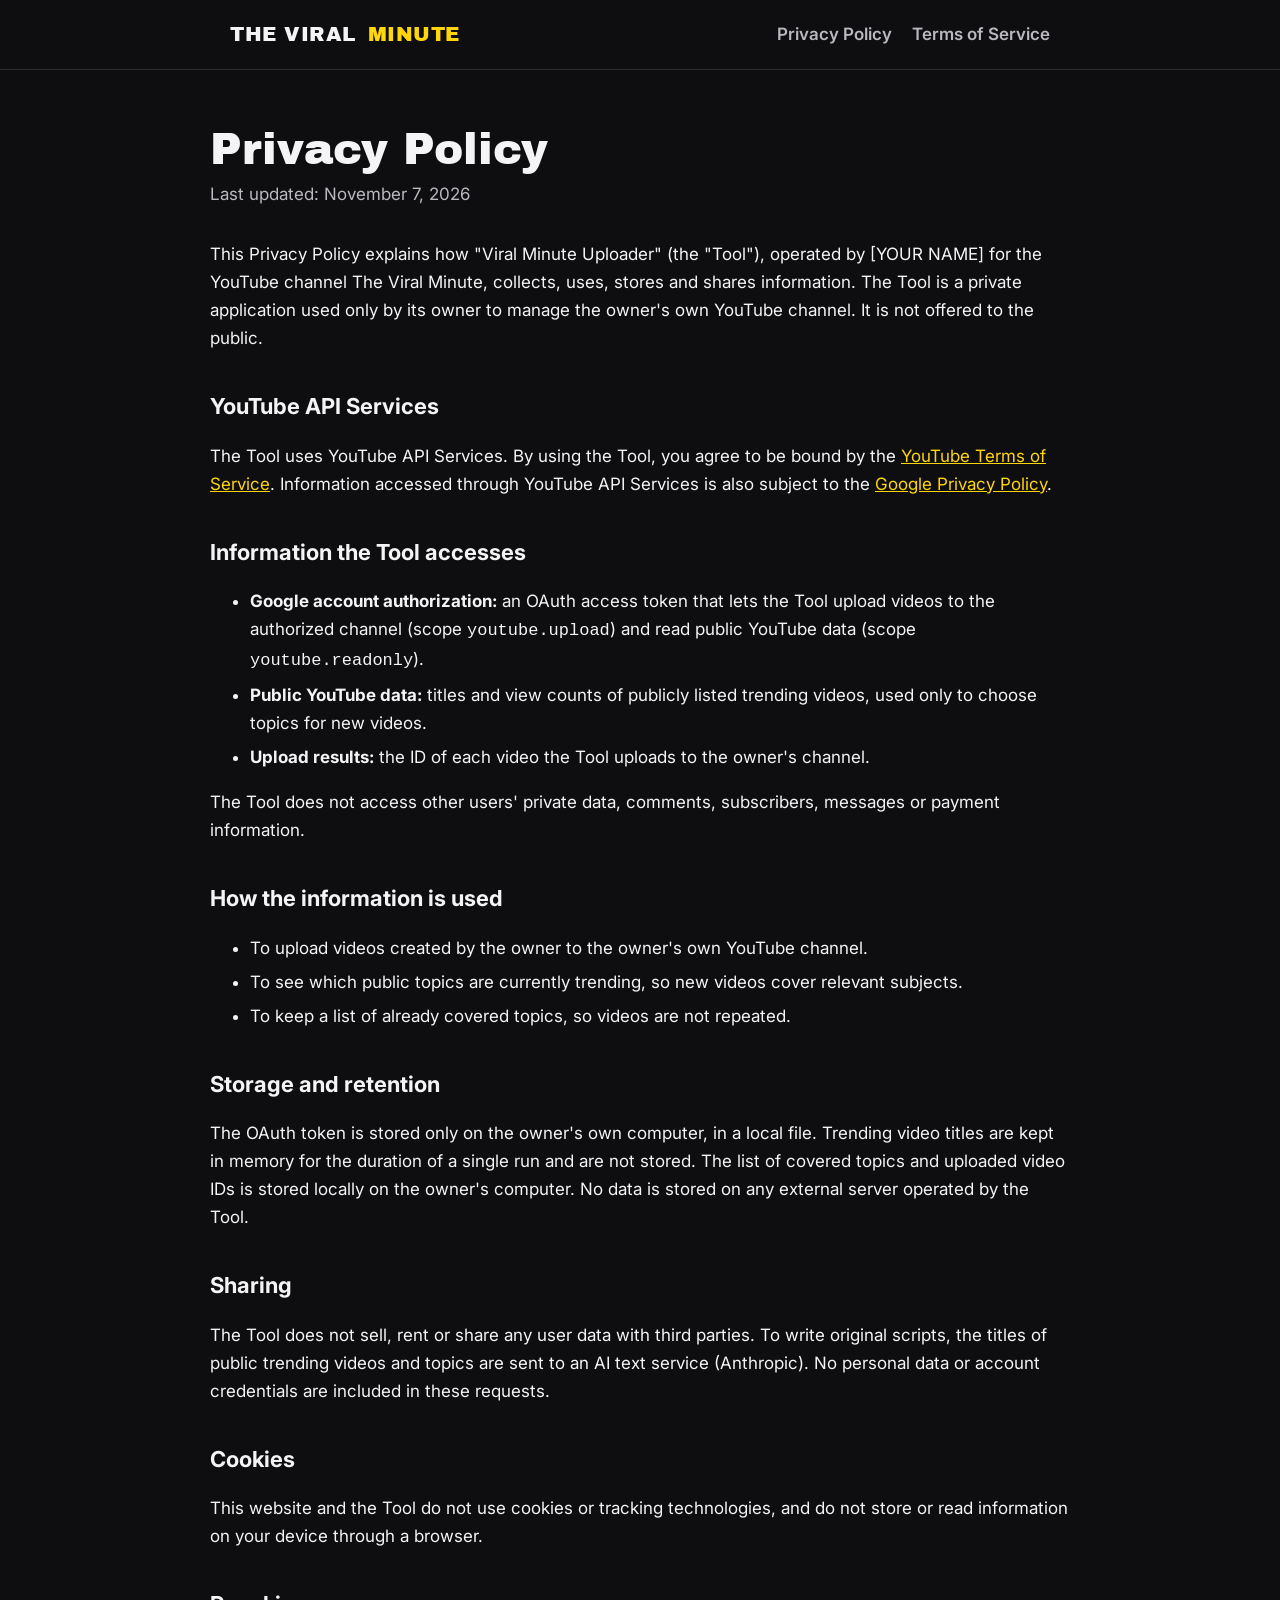
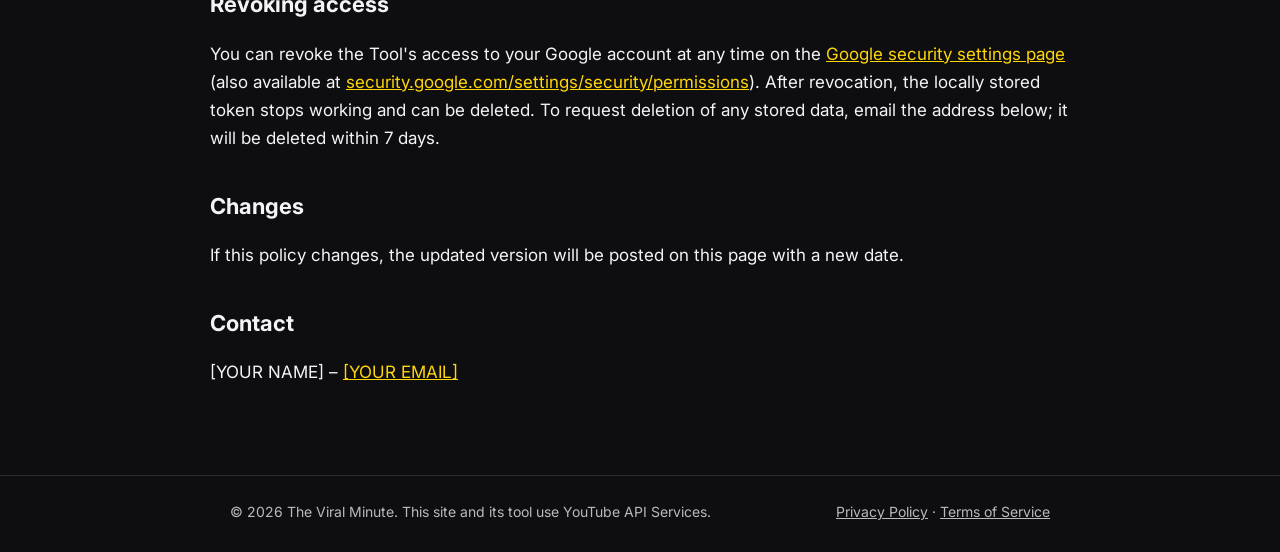
==== privacy.html @ 5932cce2 "Add files via upload" ====
<!doctype html>
<html lang="en">
<head>
<meta charset="utf-8">
<meta name="viewport" content="width=device-width, initial-scale=1">
<title>Privacy Policy – The Viral Minute</title>
<link rel="preconnect" href="https://fonts.googleapis.com">
<link rel="preconnect" href="https://fonts.gstatic.com" crossorigin>
<link href="https://fonts.googleapis.com/css2?family=Archivo+Black&family=Inter:wght@400;600;700&display=swap" rel="stylesheet">
<link rel="stylesheet" href="style.css">
</head>
<body>
<header>
  <div class="wrap">
    <a class="brand" href="index.html">THE VIRAL <span>MINUTE</span></a>
    <nav>
      <a href="privacy.html">Privacy Policy</a>
      <a href="terms.html">Terms of Service</a>
    </nav>
  </div>
</header>

<main class="wrap doc">
  <h1>Privacy Policy</h1>
  <p class="updated">Last updated: November 7, 2026</p>

  <p>This Privacy Policy explains how "Viral Minute Uploader" (the "Tool"), operated by [YOUR NAME] for the YouTube channel The Viral Minute, collects, uses, stores and shares information. The Tool is a private application used only by its owner to manage the owner's own YouTube channel. It is not offered to the public.</p>

  <h2>YouTube API Services</h2>
  <p>The Tool uses YouTube API Services. By using the Tool, you agree to be bound by the <a href="https://www.youtube.com/t/terms">YouTube Terms of Service</a>. Information accessed through YouTube API Services is also subject to the <a href="https://policies.google.com/privacy">Google Privacy Policy</a>.</p>

  <h2>Information the Tool accesses</h2>
  <ul>
    <li><strong>Google account authorization:</strong> an OAuth access token that lets the Tool upload videos to the authorized channel (scope <code>youtube.upload</code>) and read public YouTube data (scope <code>youtube.readonly</code>).</li>
    <li><strong>Public YouTube data:</strong> titles and view counts of publicly listed trending videos, used only to choose topics for new videos.</li>
    <li><strong>Upload results:</strong> the ID of each video the Tool uploads to the owner's channel.</li>
  </ul>
  <p>The Tool does not access other users' private data, comments, subscribers, messages or payment information.</p>

  <h2>How the information is used</h2>
  <ul>
    <li>To upload videos created by the owner to the owner's own YouTube channel.</li>
    <li>To see which public topics are currently trending, so new videos cover relevant subjects.</li>
    <li>To keep a list of already covered topics, so videos are not repeated.</li>
  </ul>

  <h2>Storage and retention</h2>
  <p>The OAuth token is stored only on the owner's own computer, in a local file. Trending video titles are kept in memory for the duration of a single run and are not stored. The list of covered topics and uploaded video IDs is stored locally on the owner's computer. No data is stored on any external server operated by the Tool.</p>

  <h2>Sharing</h2>
  <p>The Tool does not sell, rent or share any user data with third parties. To write original scripts, the titles of public trending videos and topics are sent to an AI text service (Anthropic). No personal data or account credentials are included in these requests.</p>

  <h2>Cookies</h2>
  <p>This website and the Tool do not use cookies or tracking technologies, and do not store or read information on your device through a browser.</p>

  <h2>Revoking access</h2>
  <p>You can revoke the Tool's access to your Google account at any time on the <a href="https://myaccount.google.com/permissions">Google security settings page</a> (also available at <a href="https://security.google.com/settings/security/permissions">security.google.com/settings/security/permissions</a>). After revocation, the locally stored token stops working and can be deleted. To request deletion of any stored data, email the address below; it will be deleted within 7 days.</p>

  <h2>Changes</h2>
  <p>If this policy changes, the updated version will be posted on this page with a new date.</p>

  <h2>Contact</h2>
  <p>[YOUR NAME] – <a href="mailto:[YOUR EMAIL]">[YOUR EMAIL]</a></p>
</main>

<footer>
  <div class="wrap">
    <span>© 2026 The Viral Minute. This site and its tool use YouTube API Services.</span>
    <span><a href="privacy.html">Privacy Policy</a> · <a href="terms.html">Terms of Service</a></span>
  </div>
</footer>
</body>
</html>
---- style.css ----
:root {
  --bg: #0E0E10;
  --surface: #17171B;
  --line: #2A2A2F;
  --text: #F4F4F6;
  --muted: #B9B9C0;
  --accent: #FFD60A;
}
* { box-sizing: border-box; }
body {
  margin: 0;
  background: var(--bg);
  color: var(--text);
  font-family: Inter, system-ui, -apple-system, "Segoe UI", sans-serif;
  font-size: 17px;
  line-height: 1.65;
}
a { color: var(--accent); }
a:hover { color: #FFE45C; }
.wrap { max-width: 860px; margin: 0 auto; padding: 0 20px; }
header { border-bottom: 1px solid var(--line); }
header .wrap { display: flex; align-items: center; justify-content: space-between; gap: 16px; padding-top: 18px; padding-bottom: 18px; flex-wrap: wrap; }
.brand { display: flex; align-items: center; gap: 12px; color: var(--text); text-decoration: none; font-family: "Archivo Black", Impact, sans-serif; font-size: 20px; letter-spacing: 0.5px; }
.brand span { color: var(--accent); }
nav { display: flex; gap: 20px; flex-wrap: wrap; }
nav a { color: var(--muted); text-decoration: none; font-weight: 600; }
nav a:hover { color: var(--text); }
.hero { padding: 80px 0 56px; display: flex; gap: 40px; align-items: center; flex-wrap: wrap; }
.hero h1 { font-family: "Archivo Black", Impact, sans-serif; font-weight: 400; font-size: clamp(44px, 9vw, 84px); line-height: 0.95; margin: 0 0 18px; }
.hero h1 span { color: var(--accent); }
.hero p { color: var(--muted); font-size: 20px; margin: 0 0 28px; max-width: 520px; }
.btn { display: inline-block; background: var(--accent); color: #0E0E10; font-weight: 700; text-decoration: none; padding: 14px 26px; border-radius: 999px; }
.btn:hover { background: #FFE45C; color: #0E0E10; }
.cards { display: grid; grid-template-columns: repeat(auto-fit, minmax(220px, 1fr)); gap: 16px; padding-bottom: 64px; }
.card { background: var(--surface); border: 1px solid var(--line); border-radius: 16px; padding: 22px; }
.card h2 { font-size: 18px; margin: 0 0 6px; }
.card p { margin: 0; color: var(--muted); font-size: 15px; }
.doc { padding: 56px 0 72px; }
.doc h1 { font-family: "Archivo Black", Impact, sans-serif; font-weight: 400; font-size: 44px; line-height: 1.05; margin: 0 0 8px; }
.doc .updated { color: var(--muted); margin: 0 0 32px; }
.doc h2 { font-size: 22px; margin: 36px 0 8px; }
.doc li { margin-bottom: 6px; }
footer { border-top: 1px solid var(--line); color: var(--muted); font-size: 14px; }
footer .wrap { padding-top: 24px; padding-bottom: 32px; display: flex; justify-content: space-between; gap: 16px; flex-wrap: wrap; }
footer a { color: var(--muted); }
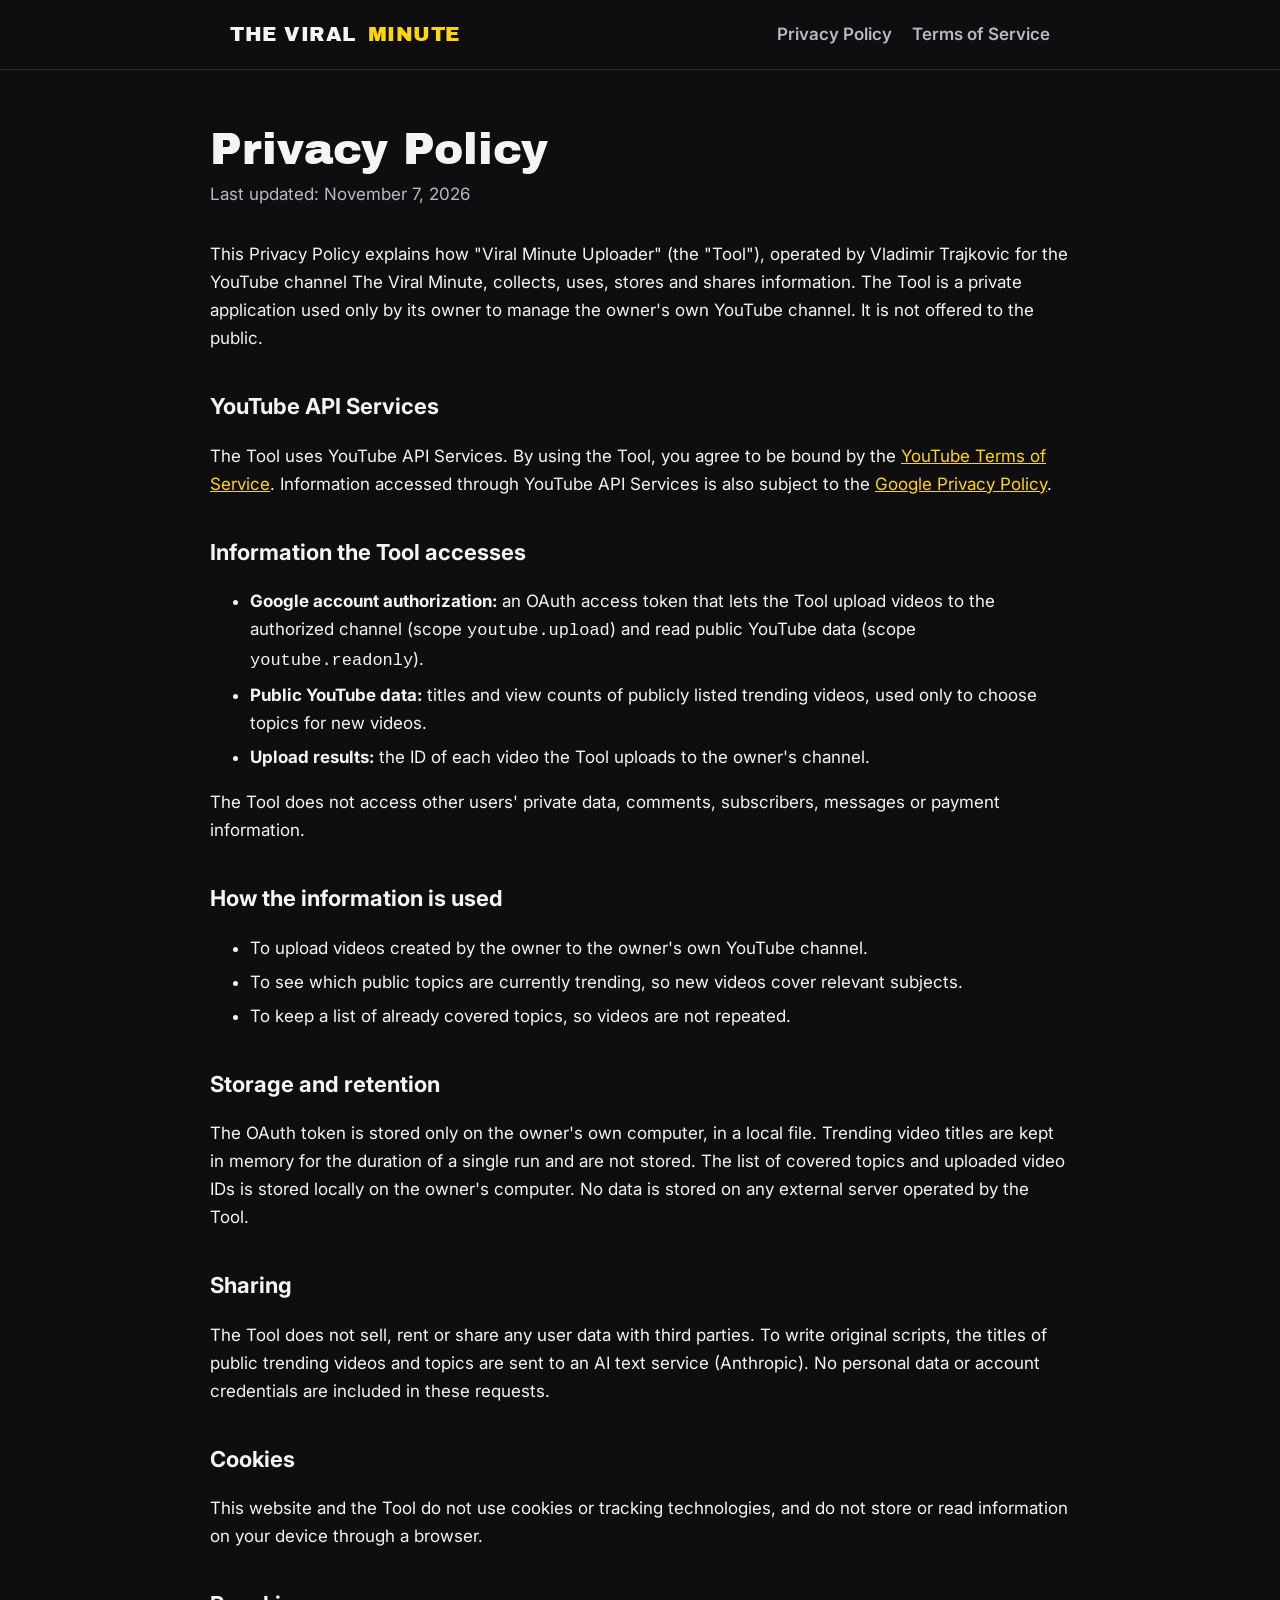
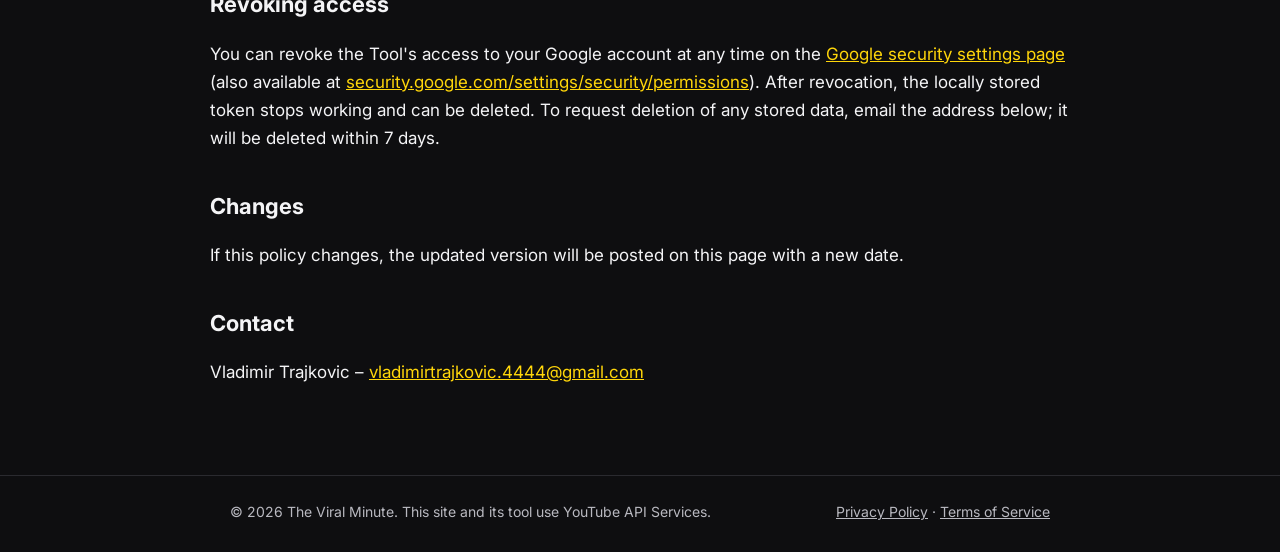
==== commit 213284eb: "Add files via upload" ====
--- a/privacy.html
+++ b/privacy.html
@@ -24,7 +24,7 @@
   <h1>Privacy Policy</h1>
   <p class="updated">Last updated: November 7, 2026</p>
 
-  <p>This Privacy Policy explains how "Viral Minute Uploader" (the "Tool"), operated by [YOUR NAME] for the YouTube channel The Viral Minute, collects, uses, stores and shares information. The Tool is a private application used only by its owner to manage the owner's own YouTube channel. It is not offered to the public.</p>
+  <p>This Privacy Policy explains how "Viral Minute Uploader" (the "Tool"), operated by Vladimir Trajkovic for the YouTube channel The Viral Minute, collects, uses, stores and shares information. The Tool is a private application used only by its owner to manage the owner's own YouTube channel. It is not offered to the public.</p>
 
   <h2>YouTube API Services</h2>
   <p>The Tool uses YouTube API Services. By using the Tool, you agree to be bound by the <a href="https://www.youtube.com/t/terms">YouTube Terms of Service</a>. Information accessed through YouTube API Services is also subject to the <a href="https://policies.google.com/privacy">Google Privacy Policy</a>.</p>
@@ -60,7 +60,7 @@
   <p>If this policy changes, the updated version will be posted on this page with a new date.</p>
 
   <h2>Contact</h2>
-  <p>[YOUR NAME] – <a href="mailto:[YOUR EMAIL]">[YOUR EMAIL]</a></p>
+  <p>Vladimir Trajkovic – <a href="mailto:vladimirtrajkovic.4444@gmail.com">vladimirtrajkovic.4444@gmail.com</a></p>
 </main>
 
 <footer>
